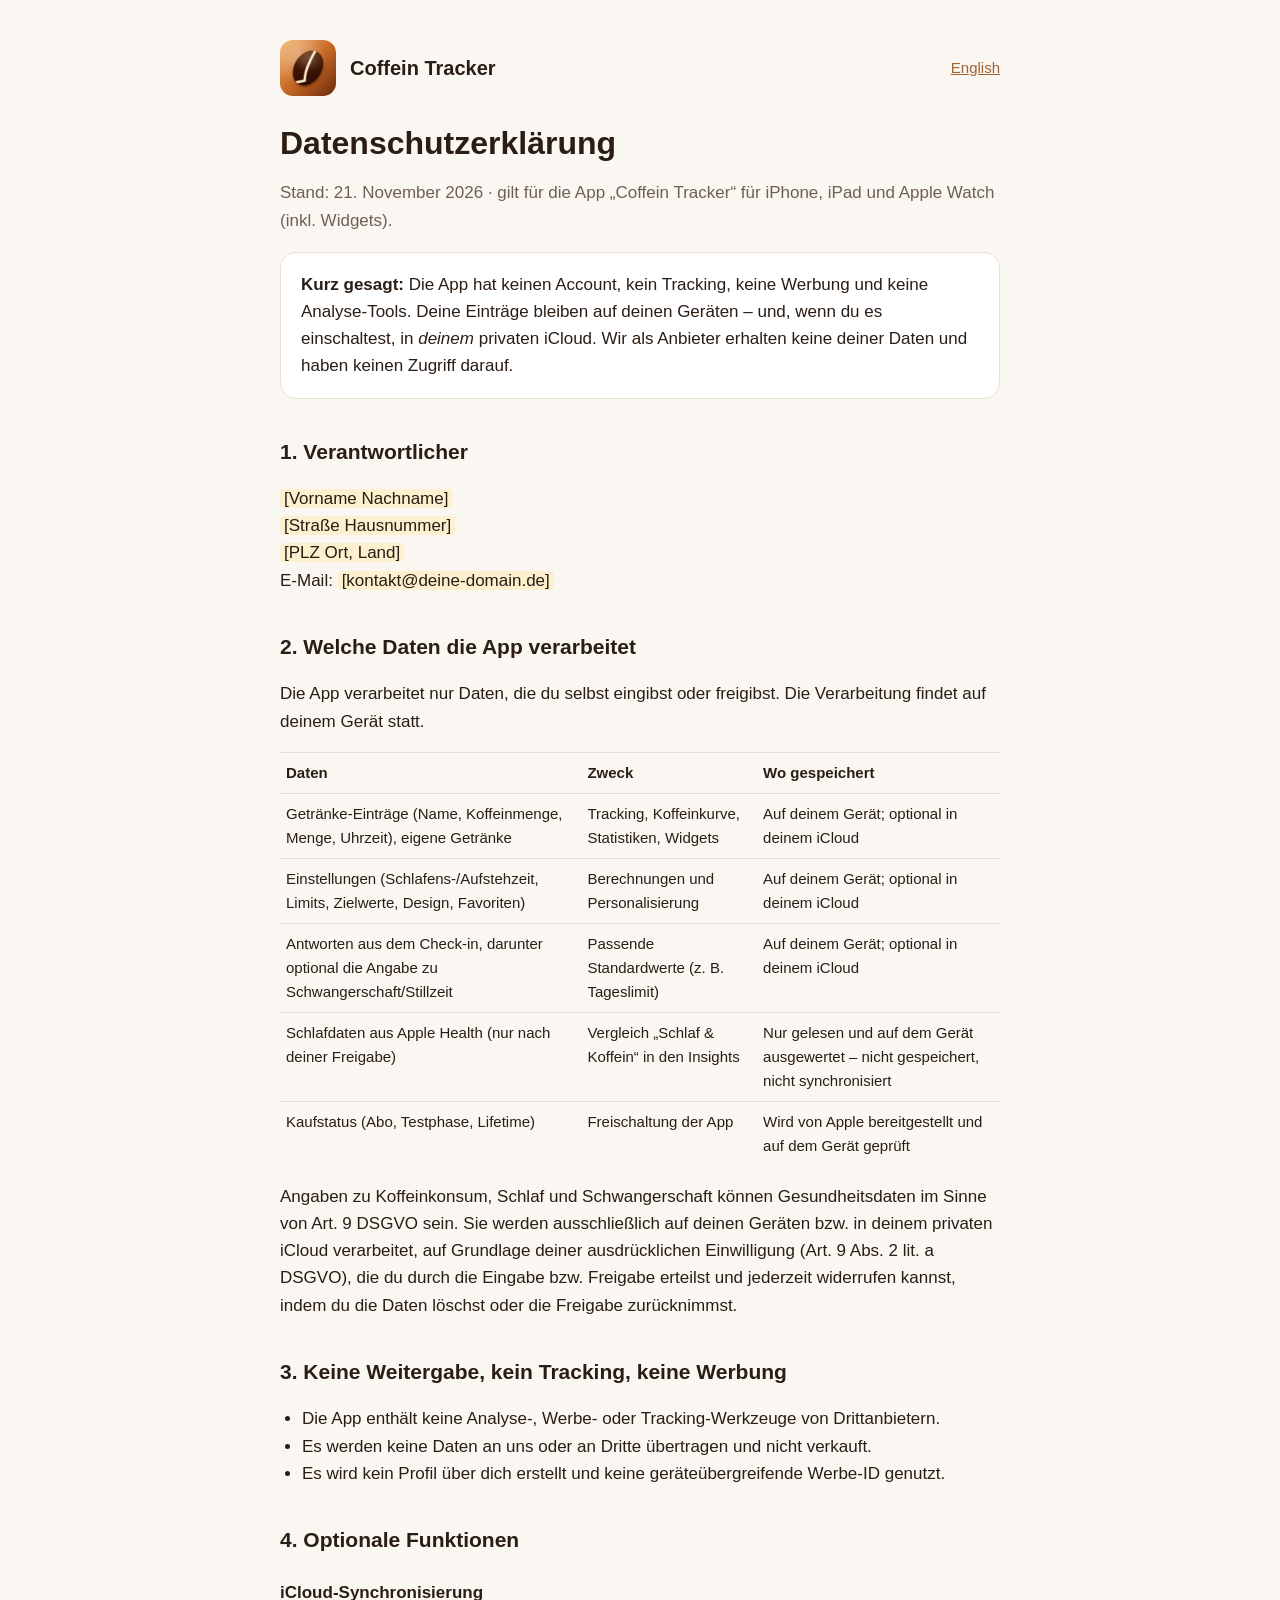
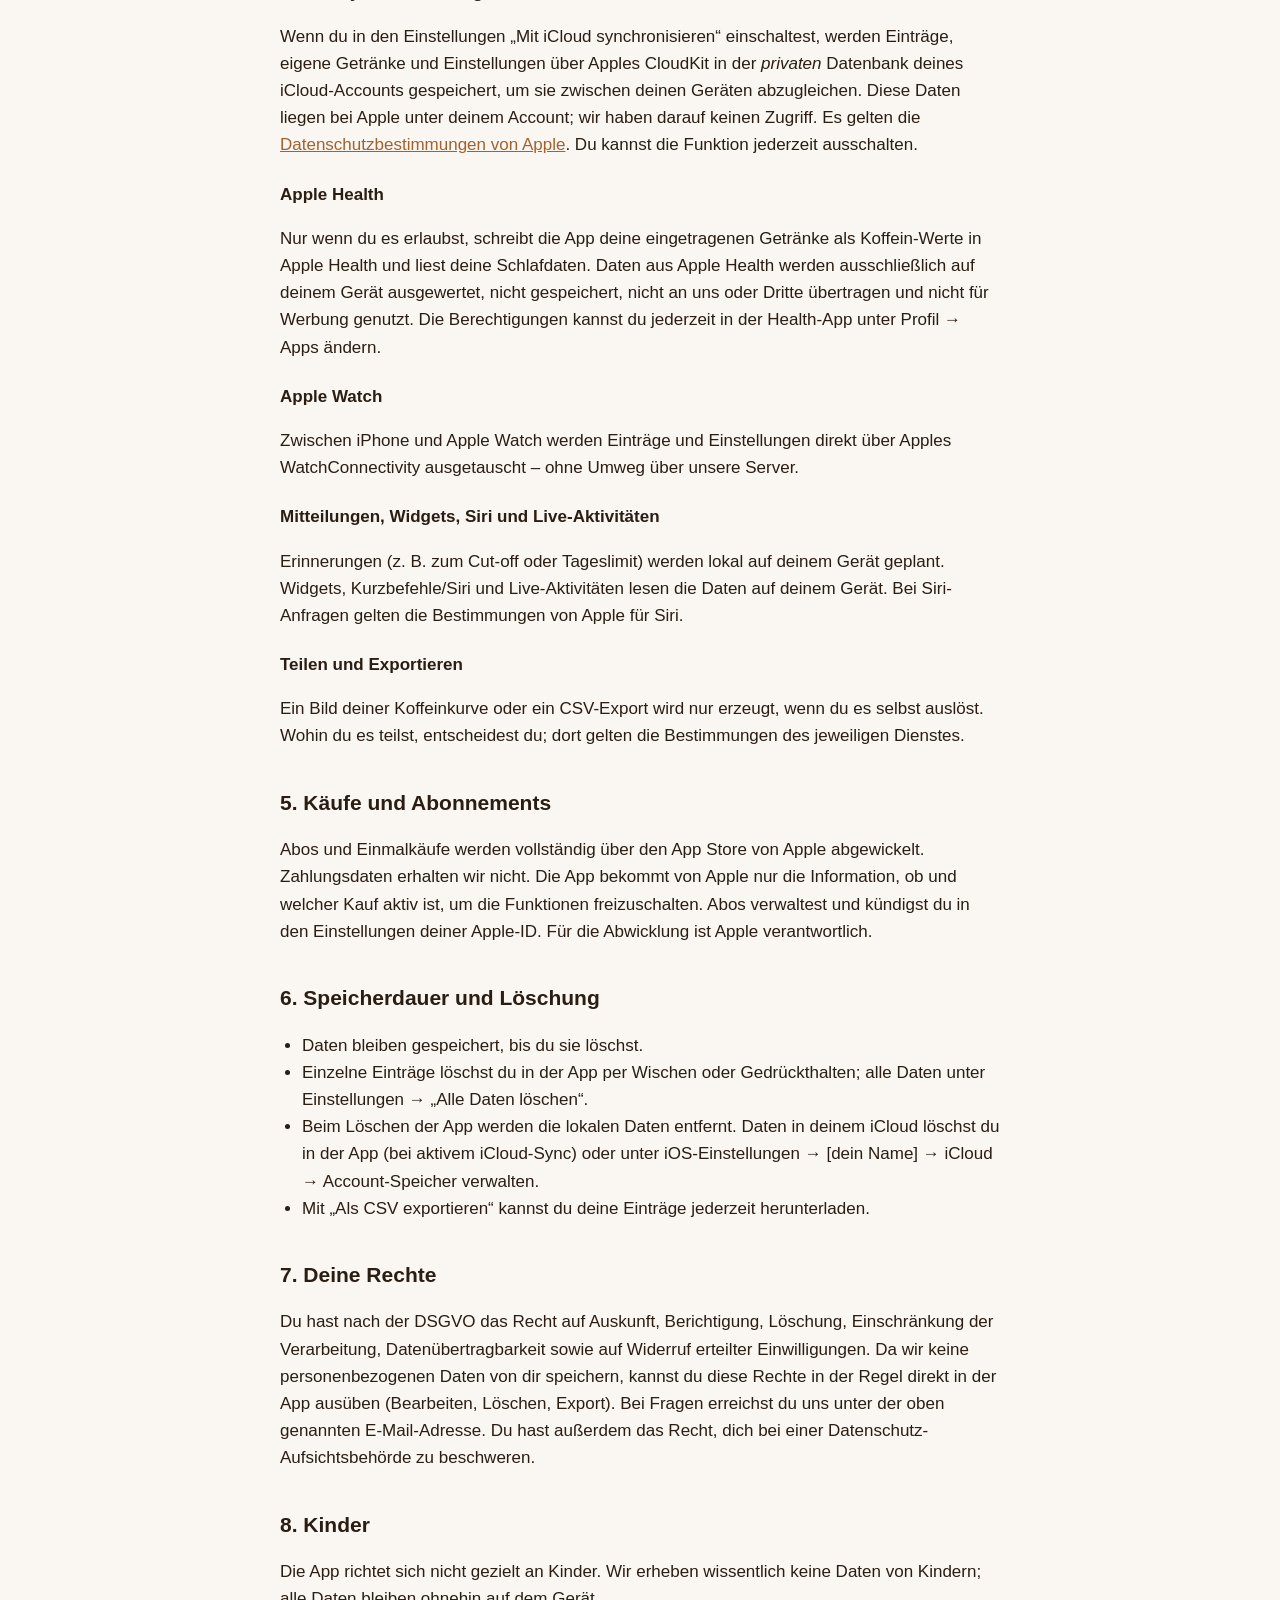
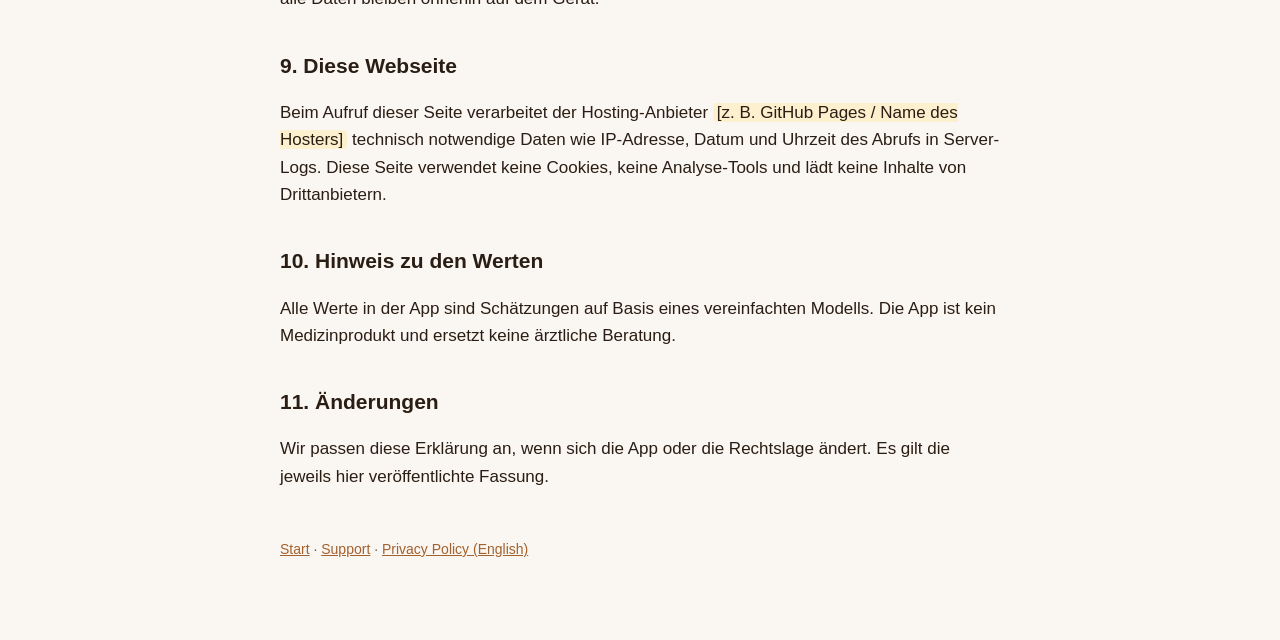
==== datenschutz.html @ 94cecd03 "Webseite: Datenschutz, Support, Start" ====
<!doctype html>
<html lang="de">
<head>
<meta charset="utf-8">
<meta name="viewport" content="width=device-width, initial-scale=1">
<title>Datenschutzerklärung – Coffein Tracker</title>
<link rel="stylesheet" href="style.css">
</head>
<body>
<main>
<header>
  <img src="icon.png" alt="">
  <span class="brand">Coffein Tracker</span>
  <a class="lang" href="privacy.html" hreflang="en">English</a>
</header>

<h1>Datenschutzerklärung</h1>
<p class="muted">Stand: 21. November 2026 · gilt für die App „Coffein Tracker“ für iPhone, iPad und Apple Watch (inkl. Widgets).</p>

<div class="card">
  <strong>Kurz gesagt:</strong> Die App hat keinen Account, kein Tracking, keine Werbung und keine Analyse-Tools.
  Deine Einträge bleiben auf deinen Geräten – und, wenn du es einschaltest, in <em>deinem</em> privaten iCloud.
  Wir als Anbieter erhalten keine deiner Daten und haben keinen Zugriff darauf.
</div>

<h2>1. Verantwortlicher</h2>
<p>
  <span class="placeholder">[Vorname Nachname]</span><br>
  <span class="placeholder">[Straße Hausnummer]</span><br>
  <span class="placeholder">[PLZ Ort, Land]</span><br>
  E-Mail: <span class="placeholder">[kontakt@deine-domain.de]</span>
</p>

<h2>2. Welche Daten die App verarbeitet</h2>
<p>Die App verarbeitet nur Daten, die du selbst eingibst oder freigibst. Die Verarbeitung findet auf deinem Gerät statt.</p>
<table>
  <tr><th>Daten</th><th>Zweck</th><th>Wo gespeichert</th></tr>
  <tr><td>Getränke-Einträge (Name, Koffeinmenge, Menge, Uhrzeit), eigene Getränke</td><td>Tracking, Koffeinkurve, Statistiken, Widgets</td><td>Auf deinem Gerät; optional in deinem iCloud</td></tr>
  <tr><td>Einstellungen (Schlafens-/Aufstehzeit, Limits, Zielwerte, Design, Favoriten)</td><td>Berechnungen und Personalisierung</td><td>Auf deinem Gerät; optional in deinem iCloud</td></tr>
  <tr><td>Antworten aus dem Check-in, darunter optional die Angabe zu Schwangerschaft/Stillzeit</td><td>Passende Standardwerte (z. B. Tageslimit)</td><td>Auf deinem Gerät; optional in deinem iCloud</td></tr>
  <tr><td>Schlafdaten aus Apple Health (nur nach deiner Freigabe)</td><td>Vergleich „Schlaf &amp; Koffein“ in den Insights</td><td>Nur gelesen und auf dem Gerät ausgewertet – nicht gespeichert, nicht synchronisiert</td></tr>
  <tr><td>Kaufstatus (Abo, Testphase, Lifetime)</td><td>Freischaltung der App</td><td>Wird von Apple bereitgestellt und auf dem Gerät geprüft</td></tr>
</table>
<p>
  Angaben zu Koffeinkonsum, Schlaf und Schwangerschaft können Gesundheitsdaten im Sinne von Art. 9 DSGVO sein.
  Sie werden ausschließlich auf deinen Geräten bzw. in deinem privaten iCloud verarbeitet, auf Grundlage deiner
  ausdrücklichen Einwilligung (Art. 9 Abs. 2 lit. a DSGVO), die du durch die Eingabe bzw. Freigabe erteilst und jederzeit
  widerrufen kannst, indem du die Daten löschst oder die Freigabe zurücknimmst.
</p>

<h2>3. Keine Weitergabe, kein Tracking, keine Werbung</h2>
<ul>
  <li>Die App enthält keine Analyse-, Werbe- oder Tracking-Werkzeuge von Drittanbietern.</li>
  <li>Es werden keine Daten an uns oder an Dritte übertragen und nicht verkauft.</li>
  <li>Es wird kein Profil über dich erstellt und keine geräteübergreifende Werbe-ID genutzt.</li>
</ul>

<h2>4. Optionale Funktionen</h2>

<h3>iCloud-Synchronisierung</h3>
<p>
  Wenn du in den Einstellungen „Mit iCloud synchronisieren“ einschaltest, werden Einträge, eigene Getränke und Einstellungen
  über Apples CloudKit in der <em>privaten</em> Datenbank deines iCloud-Accounts gespeichert, um sie zwischen deinen Geräten abzugleichen.
  Diese Daten liegen bei Apple unter deinem Account; wir haben darauf keinen Zugriff. Es gelten die
  <a href="https://www.apple.com/de/legal/privacy/">Datenschutzbestimmungen von Apple</a>. Du kannst die Funktion jederzeit ausschalten.
</p>

<h3>Apple Health</h3>
<p>
  Nur wenn du es erlaubst, schreibt die App deine eingetragenen Getränke als Koffein-Werte in Apple Health und liest deine
  Schlafdaten. Daten aus Apple Health werden ausschließlich auf deinem Gerät ausgewertet, nicht gespeichert, nicht an uns
  oder Dritte übertragen und nicht für Werbung genutzt. Die Berechtigungen kannst du jederzeit in der Health-App unter
  Profil → Apps ändern.
</p>

<h3>Apple Watch</h3>
<p>
  Zwischen iPhone und Apple Watch werden Einträge und Einstellungen direkt über Apples WatchConnectivity ausgetauscht –
  ohne Umweg über unsere Server.
</p>

<h3>Mitteilungen, Widgets, Siri und Live-Aktivitäten</h3>
<p>
  Erinnerungen (z. B. zum Cut-off oder Tageslimit) werden lokal auf deinem Gerät geplant. Widgets, Kurzbefehle/Siri und
  Live-Aktivitäten lesen die Daten auf deinem Gerät. Bei Siri-Anfragen gelten die Bestimmungen von Apple für Siri.
</p>

<h3>Teilen und Exportieren</h3>
<p>
  Ein Bild deiner Koffeinkurve oder ein CSV-Export wird nur erzeugt, wenn du es selbst auslöst. Wohin du es teilst,
  entscheidest du; dort gelten die Bestimmungen des jeweiligen Dienstes.
</p>

<h2>5. Käufe und Abonnements</h2>
<p>
  Abos und Einmalkäufe werden vollständig über den App Store von Apple abgewickelt. Zahlungsdaten erhalten wir nicht.
  Die App bekommt von Apple nur die Information, ob und welcher Kauf aktiv ist, um die Funktionen freizuschalten.
  Abos verwaltest und kündigst du in den Einstellungen deiner Apple-ID. Für die Abwicklung ist Apple verantwortlich.
</p>

<h2>6. Speicherdauer und Löschung</h2>
<ul>
  <li>Daten bleiben gespeichert, bis du sie löschst.</li>
  <li>Einzelne Einträge löschst du in der App per Wischen oder Gedrückthalten; alle Daten unter Einstellungen → „Alle Daten löschen“.</li>
  <li>Beim Löschen der App werden die lokalen Daten entfernt. Daten in deinem iCloud löschst du in der App (bei aktivem iCloud-Sync)
    oder unter iOS-Einstellungen → [dein Name] → iCloud → Account-Speicher verwalten.</li>
  <li>Mit „Als CSV exportieren“ kannst du deine Einträge jederzeit herunterladen.</li>
</ul>

<h2>7. Deine Rechte</h2>
<p>
  Du hast nach der DSGVO das Recht auf Auskunft, Berichtigung, Löschung, Einschränkung der Verarbeitung, Datenübertragbarkeit
  sowie auf Widerruf erteilter Einwilligungen. Da wir keine personenbezogenen Daten von dir speichern, kannst du diese Rechte
  in der Regel direkt in der App ausüben (Bearbeiten, Löschen, Export). Bei Fragen erreichst du uns unter der oben genannten
  E-Mail-Adresse. Du hast außerdem das Recht, dich bei einer Datenschutz-Aufsichtsbehörde zu beschweren.
</p>

<h2>8. Kinder</h2>
<p>
  Die App richtet sich nicht gezielt an Kinder. Wir erheben wissentlich keine Daten von Kindern; alle Daten bleiben ohnehin
  auf dem Gerät.
</p>

<h2>9. Diese Webseite</h2>
<p>
  Beim Aufruf dieser Seite verarbeitet der Hosting-Anbieter
  <span class="placeholder">[z. B. GitHub Pages / Name des Hosters]</span> technisch notwendige Daten wie IP-Adresse,
  Datum und Uhrzeit des Abrufs in Server-Logs. Diese Seite verwendet keine Cookies, keine Analyse-Tools und lädt keine Inhalte von Drittanbietern.
</p>

<h2>10. Hinweis zu den Werten</h2>
<p>
  Alle Werte in der App sind Schätzungen auf Basis eines vereinfachten Modells. Die App ist kein Medizinprodukt und
  ersetzt keine ärztliche Beratung.
</p>

<h2>11. Änderungen</h2>
<p>
  Wir passen diese Erklärung an, wenn sich die App oder die Rechtslage ändert. Es gilt die jeweils hier veröffentlichte Fassung.
</p>

<footer>
  <a href="index.html">Start</a> · <a href="support.html">Support</a> · <a href="privacy.html">Privacy Policy (English)</a>
</footer>
</main>
</body>
</html>
---- style.css ----
:root {
  --bg: #faf6f1; --text: #2a1d14; --muted: #6f5f53; --accent: #a3612e; --card: #ffffff; --line: #eadfd4;
}
@media (prefers-color-scheme: dark) {
  :root { --bg: #17110d; --text: #f3e9df; --muted: #b8a798; --accent: #e59f5c; --card: #221913; --line: #3a2c22; }
}
* { box-sizing: border-box; }
body { margin: 0; background: var(--bg); color: var(--text);
  font: 17px/1.6 -apple-system, BlinkMacSystemFont, "Segoe UI", Roboto, Helvetica, Arial, sans-serif; }
main { max-width: 760px; margin: 0 auto; padding: 40px 20px 80px; }
header { display: flex; align-items: center; gap: 14px; margin-bottom: 28px; }
header img { width: 56px; height: 56px; border-radius: 13px; }
header .brand { font-weight: 700; font-size: 20px; }
header .lang { margin-left: auto; font-size: 15px; }
h1 { font-size: 32px; line-height: 1.2; margin: 0 0 6px; }
h2 { font-size: 21px; margin: 36px 0 8px; }
h3 { font-size: 17px; margin: 22px 0 4px; }
p, li { color: var(--text); }
.muted { color: var(--muted); }
a { color: var(--accent); }
.card { background: var(--card); border: 1px solid var(--line); border-radius: 16px; padding: 18px 20px; margin: 18px 0; }
.placeholder { background: #ffe58a55; border-radius: 4px; padding: 0 4px; }
ul { padding-left: 22px; }
table { border-collapse: collapse; width: 100%; font-size: 15px; }
td, th { border-top: 1px solid var(--line); padding: 8px 6px; text-align: left; vertical-align: top; }
footer { margin-top: 48px; font-size: 14px; color: var(--muted); }
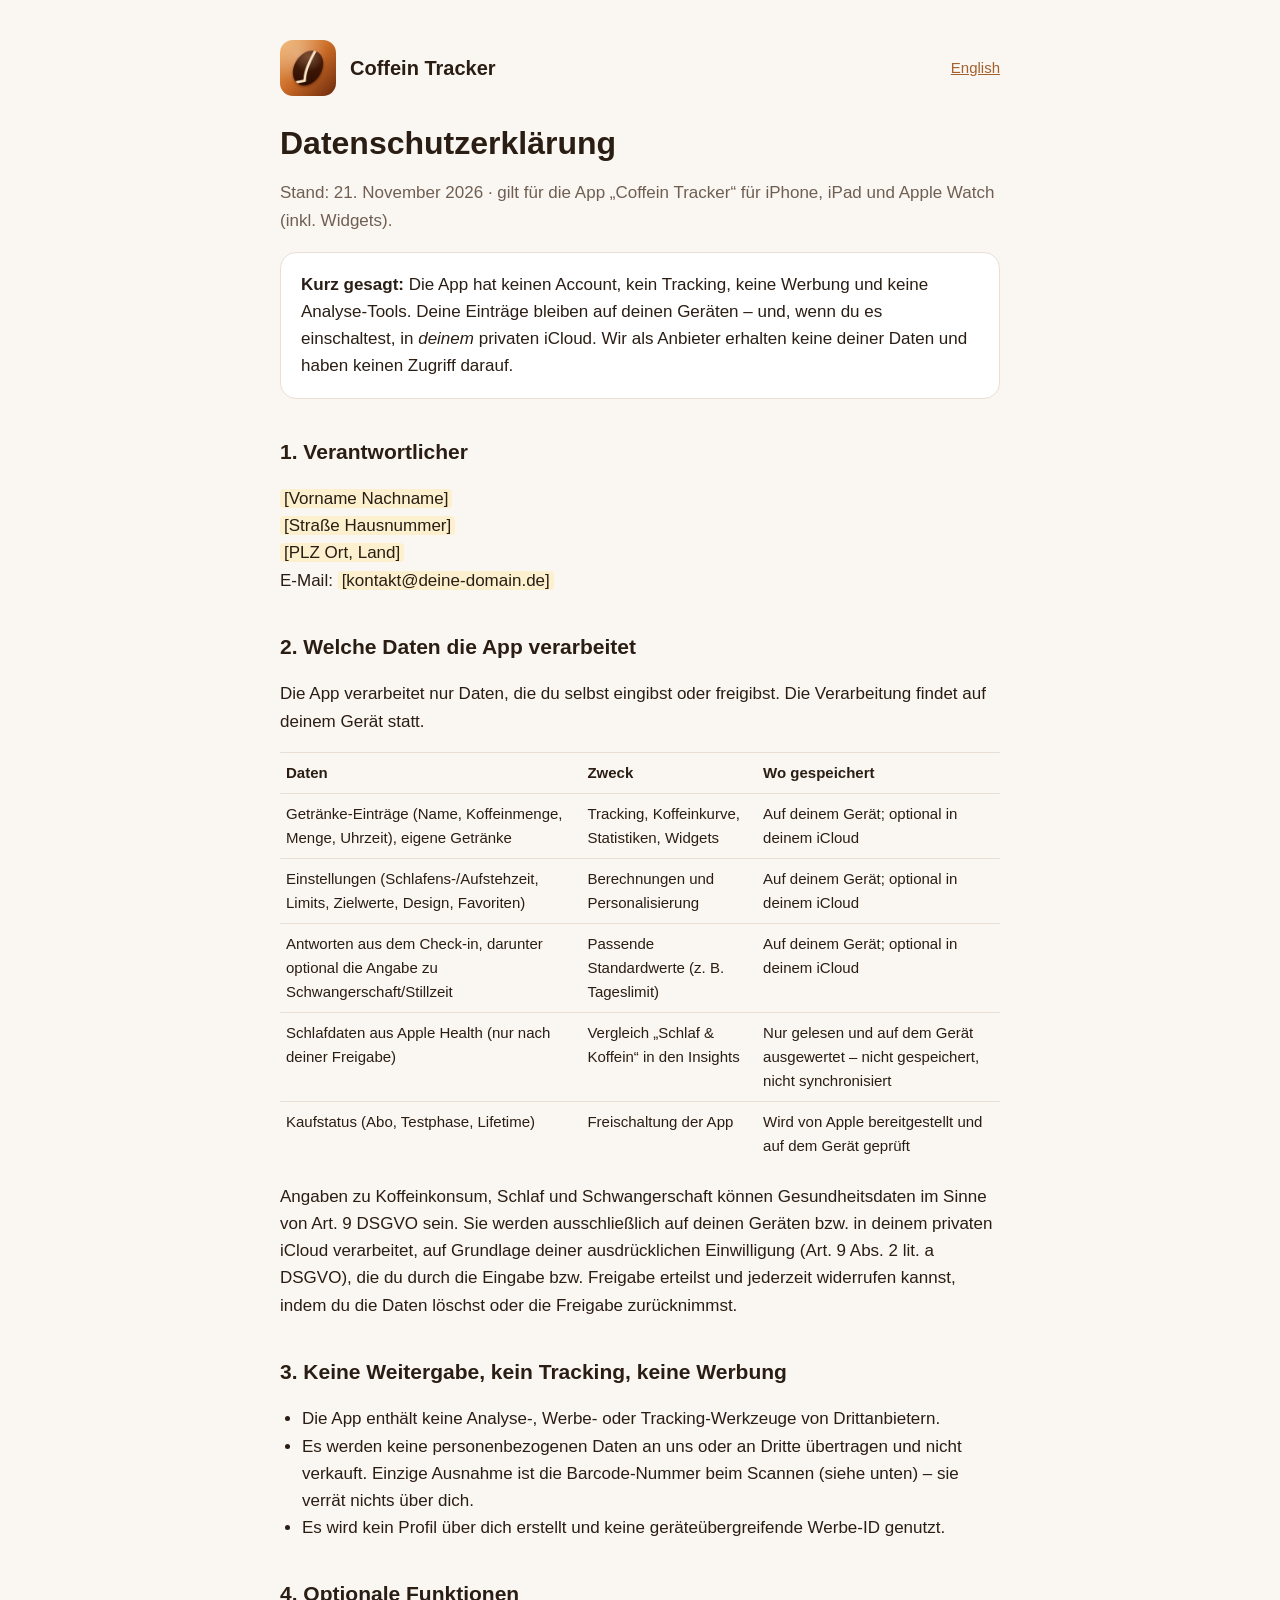
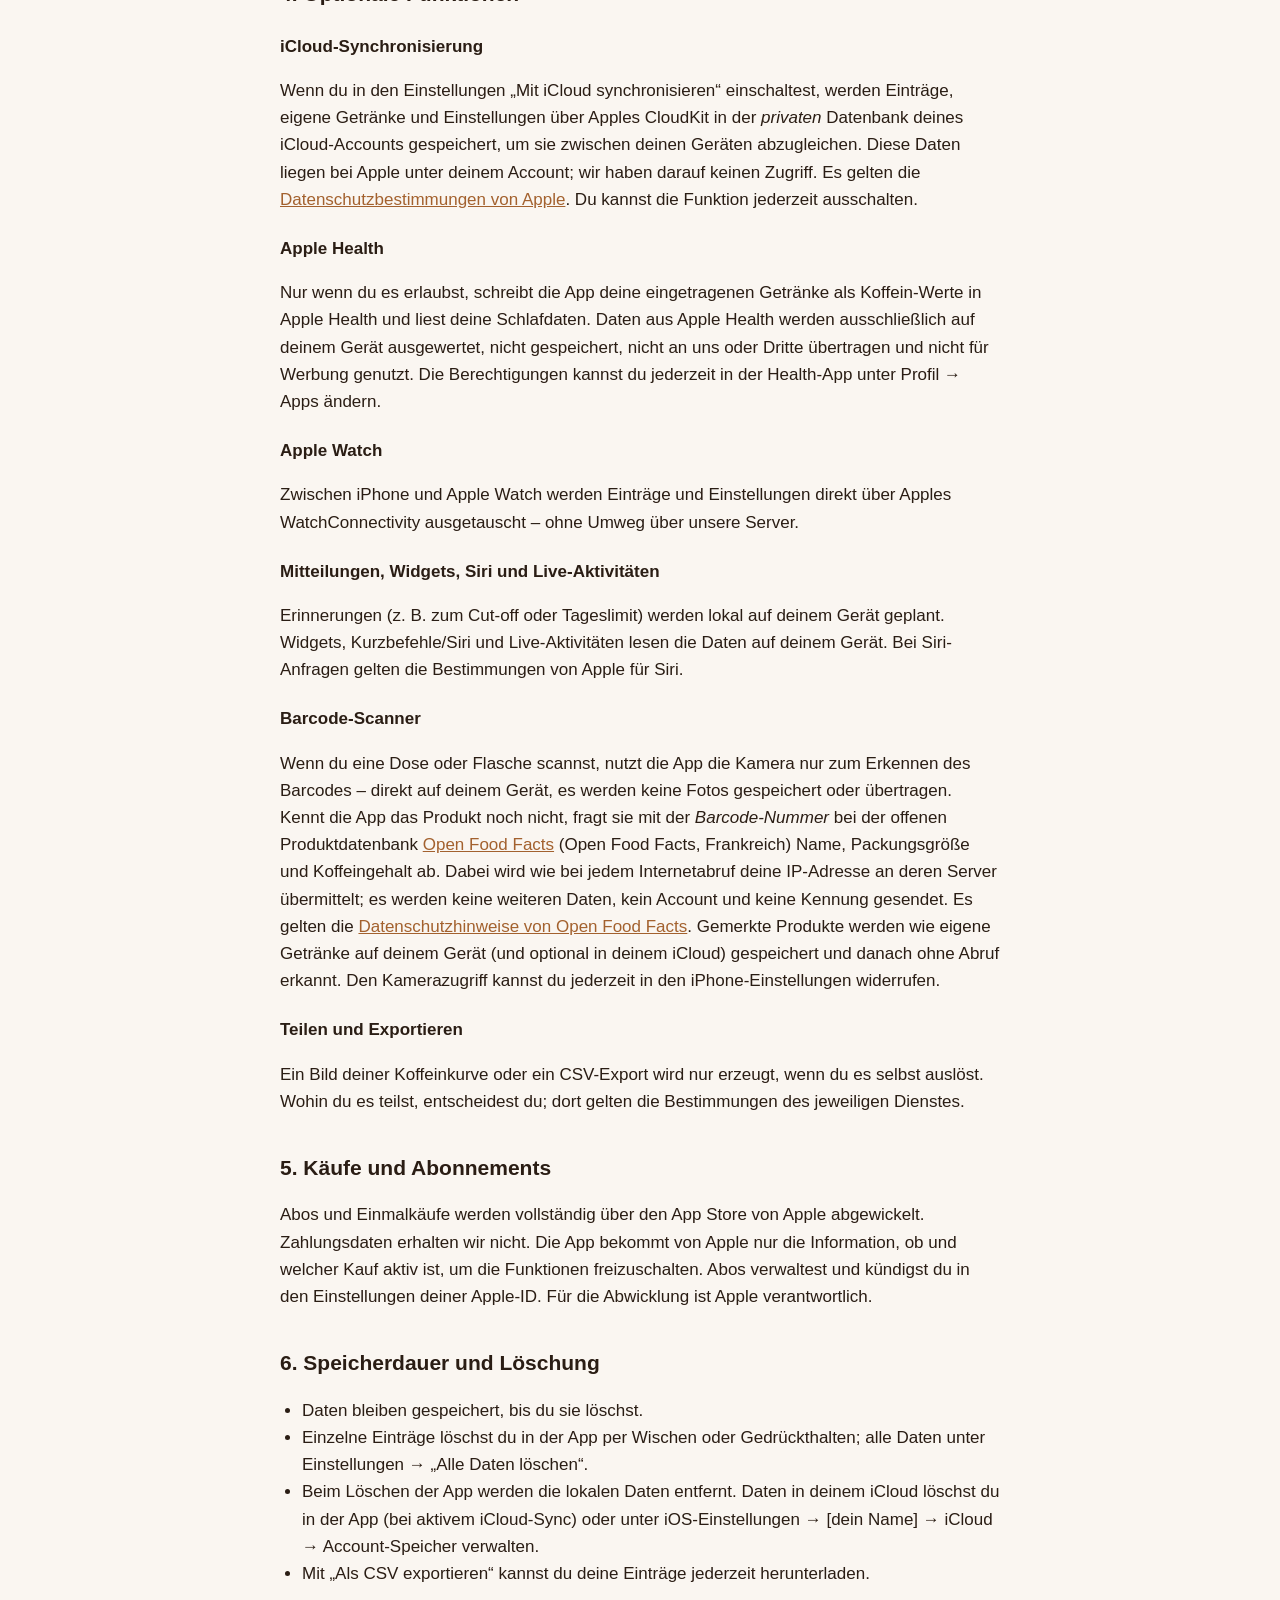
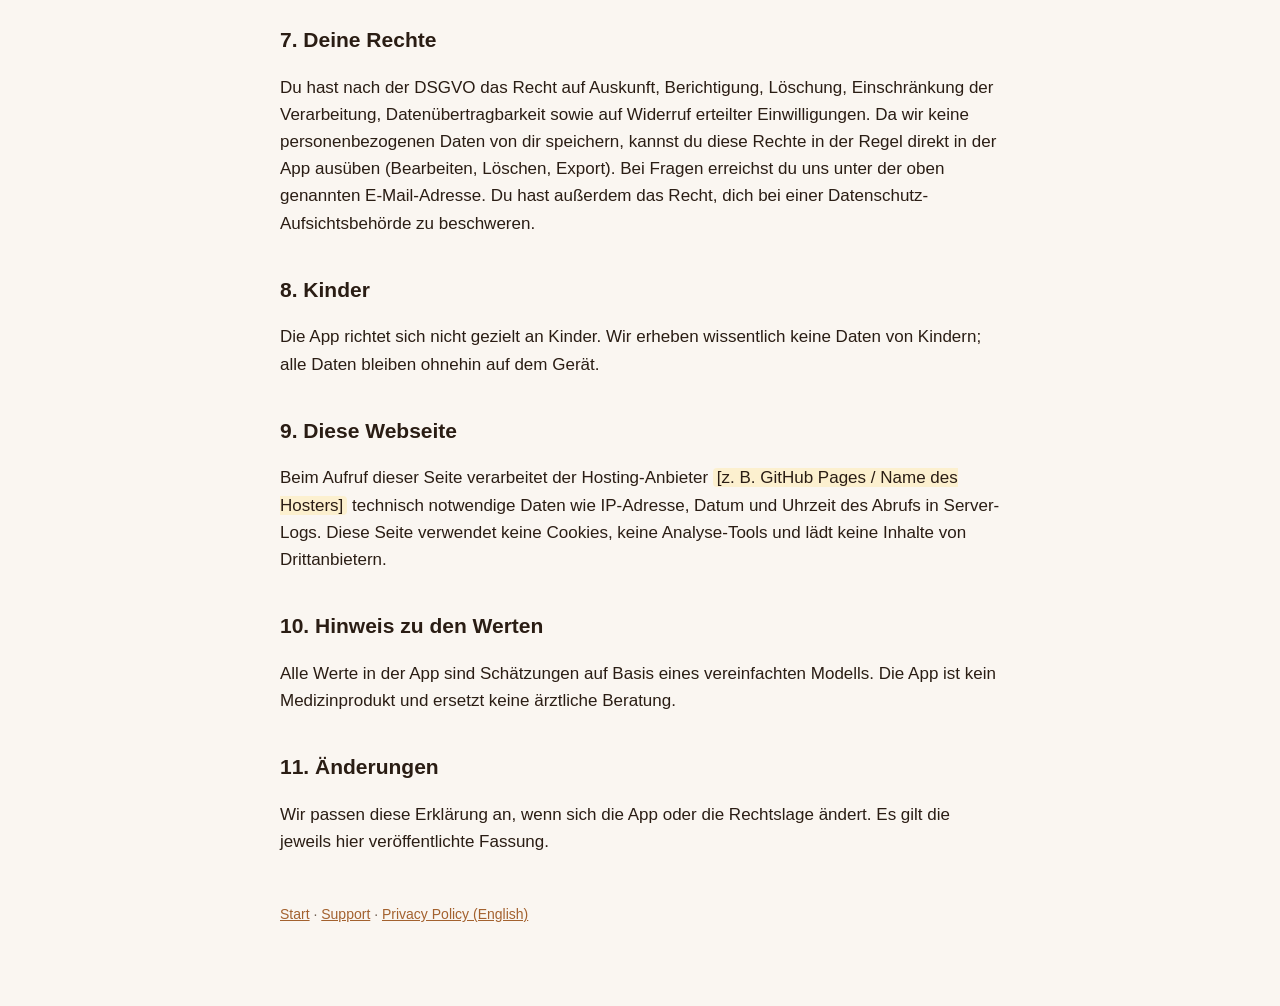
==== commit 8dde8fde: "Datenschutz: Abschnitt zum Barcode-Scanner (Open Food Facts)" ====
--- a/datenschutz.html
+++ b/datenschutz.html
@@ -51,7 +51,7 @@
 <h2>3. Keine Weitergabe, kein Tracking, keine Werbung</h2>
 <ul>
   <li>Die App enthält keine Analyse-, Werbe- oder Tracking-Werkzeuge von Drittanbietern.</li>
-  <li>Es werden keine Daten an uns oder an Dritte übertragen und nicht verkauft.</li>
+  <li>Es werden keine personenbezogenen Daten an uns oder an Dritte übertragen und nicht verkauft. Einzige Ausnahme ist die Barcode-Nummer beim Scannen (siehe unten) – sie verrät nichts über dich.</li>
   <li>Es wird kein Profil über dich erstellt und keine geräteübergreifende Werbe-ID genutzt.</li>
 </ul>
 
@@ -83,6 +83,18 @@
 <p>
   Erinnerungen (z. B. zum Cut-off oder Tageslimit) werden lokal auf deinem Gerät geplant. Widgets, Kurzbefehle/Siri und
   Live-Aktivitäten lesen die Daten auf deinem Gerät. Bei Siri-Anfragen gelten die Bestimmungen von Apple für Siri.
+</p>
+
+<h3>Barcode-Scanner</h3>
+<p>
+  Wenn du eine Dose oder Flasche scannst, nutzt die App die Kamera nur zum Erkennen des Barcodes – direkt auf deinem Gerät,
+  es werden keine Fotos gespeichert oder übertragen. Kennt die App das Produkt noch nicht, fragt sie mit der
+  <em>Barcode-Nummer</em> bei der offenen Produktdatenbank <a href="https://world.openfoodfacts.org/">Open Food Facts</a>
+  (Open Food Facts, Frankreich) Name, Packungsgröße und Koffeingehalt ab. Dabei wird wie bei jedem Internetabruf deine
+  IP-Adresse an deren Server übermittelt; es werden keine weiteren Daten, kein Account und keine Kennung gesendet. Es gelten die
+  <a href="https://world.openfoodfacts.org/privacy">Datenschutzhinweise von Open Food Facts</a>. Gemerkte Produkte werden
+  wie eigene Getränke auf deinem Gerät (und optional in deinem iCloud) gespeichert und danach ohne Abruf erkannt.
+  Den Kamerazugriff kannst du jederzeit in den iPhone-Einstellungen widerrufen.
 </p>
 
 <h3>Teilen und Exportieren</h3>
